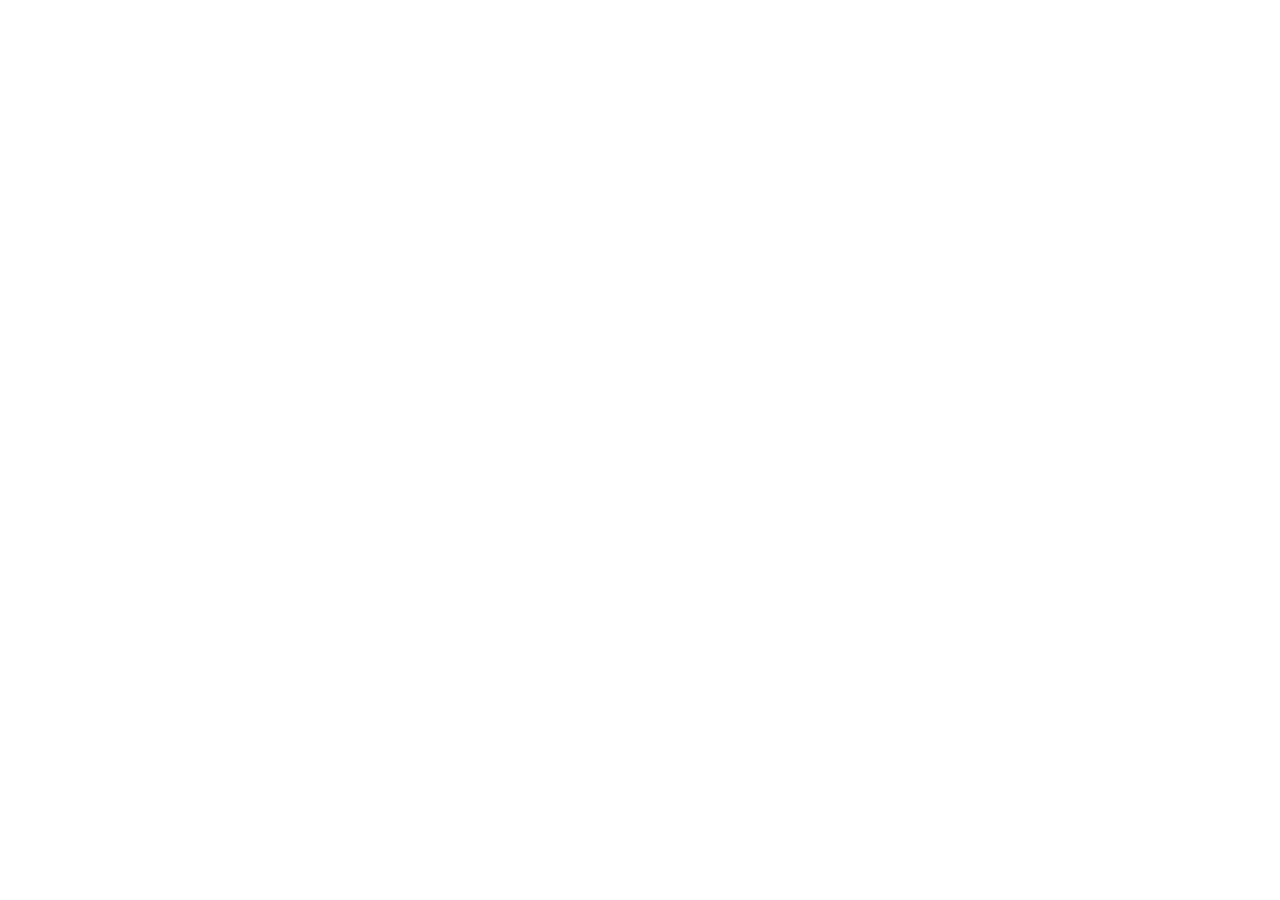
==== avaliar/index.html @ f614a7ec "Link /avaliar para o Google, selo de avaliações e espaço para avaliações novas do Google Co-Authored" ====
<!DOCTYPE html>
<html lang="pt-BR">
<head>
<meta charset="UTF-8" />
<meta name="viewport" content="width=device-width, initial-scale=1.0" />
<meta name="robots" content="noindex" />
<title>Avalie a Ragazoni Eventos no Google</title>
<meta http-equiv="refresh" content="0; url=https://g.page/r/CW1pFg7wPHMfEBM/review" />
<style>
  body { margin: 0; min-height: 100vh; display: grid; place-content: center; text-align: center; padding: 24px;
         font-family: 'DM Sans', system-ui, sans-serif; background: #faf9f7; color: #1a1916; }
  h1 { font-family: 'Cormorant Garamond', Georgia, serif; font-weight: 500; font-size: 1.9rem; margin: 0 0 .6rem; }
  p { color: #6b6760; margin: 0 0 1.6rem; }
  a { display: inline-block; padding: .9em 1.6em; border-radius: 100px; background: #1a1916; color: #fff; text-decoration: none; }
</style>
</head>
<body>
  <div>
    <h1>Obrigado por avaliar nosso trabalho!</h1>
    <p>Estamos levando você para a página de avaliação no Google…</p>
    <a href="https://g.page/r/CW1pFg7wPHMfEBM/review">Avaliar no Google</a>
  </div>
  <script>location.replace('https://g.page/r/CW1pFg7wPHMfEBM/review');</script>
</body>
</html>
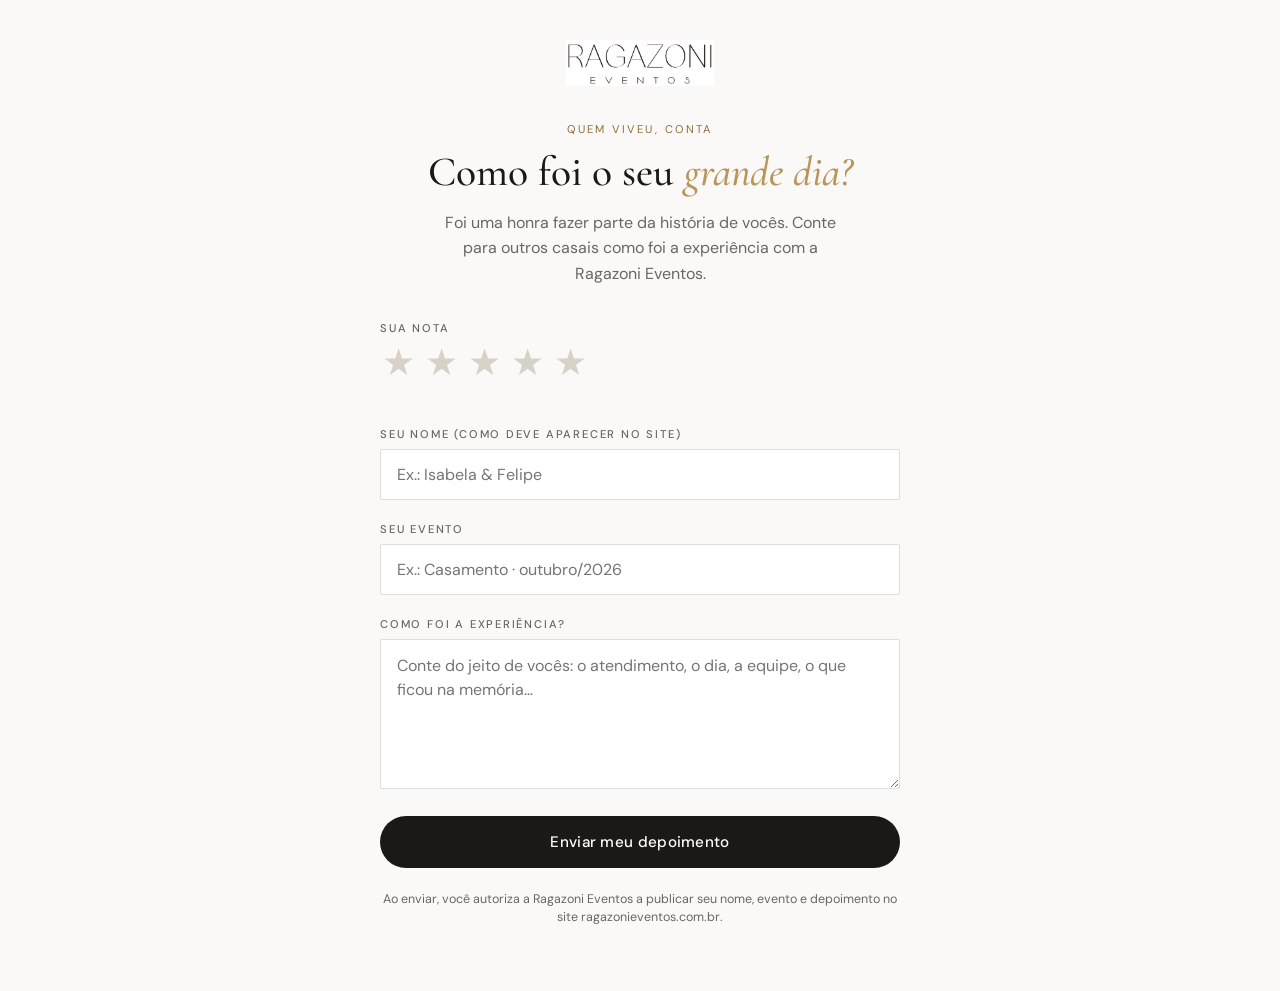
==== commit fff77b1b: "Página /avaliar própria: depoimento dos noivos vai para a planilha e aparece no site (nota 4-5); rem" ====
--- a/avaliar/index.html
+++ b/avaliar/index.html
@@ -3,23 +3,151 @@
 <head>
 <meta charset="UTF-8" />
 <meta name="viewport" content="width=device-width, initial-scale=1.0" />
+<title>Avalie a Ragazoni Eventos</title>
+<meta name="description" content="Conte como foi viver o grande dia com a Ragazoni Eventos." />
 <meta name="robots" content="noindex" />
-<title>Avalie a Ragazoni Eventos no Google</title>
-<meta http-equiv="refresh" content="0; url=https://g.page/r/CW1pFg7wPHMfEBM/review" />
+<meta property="og:title" content="Como foi o seu grande dia? 🤍" />
+<meta property="og:description" content="Deixe seu depoimento para a Ragazoni Eventos — leva 1 minutinho." />
+<meta property="og:image" content="https://ragazonieventos.com.br/fotos/equipe-01.jpg" />
+<link rel="preconnect" href="https://fonts.googleapis.com" />
+<link rel="preconnect" href="https://fonts.gstatic.com" crossorigin />
+<link href="https://fonts.googleapis.com/css2?family=Cormorant+Garamond:ital,wght@0,400;0,500;1,400&family=DM+Sans:wght@300;400;500;600&display=swap" rel="stylesheet" />
 <style>
-  body { margin: 0; min-height: 100vh; display: grid; place-content: center; text-align: center; padding: 24px;
-         font-family: 'DM Sans', system-ui, sans-serif; background: #faf9f7; color: #1a1916; }
-  h1 { font-family: 'Cormorant Garamond', Georgia, serif; font-weight: 500; font-size: 1.9rem; margin: 0 0 .6rem; }
-  p { color: #6b6760; margin: 0 0 1.6rem; }
-  a { display: inline-block; padding: .9em 1.6em; border-radius: 100px; background: #1a1916; color: #fff; text-decoration: none; }
+  :root { --bg:#faf9f7; --ink:#1a1916; --muted:#6b6760; --line:rgba(26,25,22,.14); --gold:#b8955a; --gold-deep:#8f6f3a; }
+  * { box-sizing: border-box; margin: 0; padding: 0; }
+  body { background: var(--bg); color: var(--ink); font-family: 'DM Sans', system-ui, sans-serif; font-weight: 400; min-height: 100vh; }
+  .wrap { max-width: 560px; margin: 0 auto; padding: 40px 20px 64px; }
+  .logo { display: block; height: 46px; width: auto; margin: 0 auto 36px; }
+  .eyebrow { display: block; text-align: center; font-size: .7rem; letter-spacing: .22em; text-transform: uppercase; color: var(--gold-deep); margin-bottom: 14px; }
+  h1 { font-family: 'Cormorant Garamond', Georgia, serif; font-weight: 500; font-size: clamp(2rem, 7vw, 2.6rem); line-height: 1.1; text-align: center; }
+  h1 em { color: var(--gold); }
+  .lead { text-align: center; color: var(--muted); line-height: 1.6; margin: 14px auto 34px; max-width: 420px; }
+  form { display: flex; flex-direction: column; gap: 22px; }
+  label { display: block; font-size: .7rem; letter-spacing: .16em; text-transform: uppercase; color: var(--muted); margin-bottom: 8px; font-weight: 500; }
+  input, textarea { width: 100%; font: inherit; font-size: 1rem; color: var(--ink); background: #fff; border: 1px solid var(--line); border-radius: 2px; padding: 14px 16px; outline: none; transition: border-color .2s; }
+  input:focus, textarea:focus { border-color: var(--gold); }
+  textarea { min-height: 150px; resize: vertical; line-height: 1.55; }
+  .stars { display: flex; gap: 6px; }
+  .stars button { background: none; border: 0; cursor: pointer; font-size: 2.3rem; line-height: 1; color: #d8d2c6; padding: 2px; transition: transform .15s, color .15s; }
+  .stars button.on { color: var(--gold); }
+  .stars button:active { transform: scale(.9); }
+  .hint { font-size: .8rem; color: var(--muted); margin-top: 6px; min-height: 1.2em; }
+  .err { color: #a23b2a; font-size: .85rem; display: none; }
+  .err.show { display: block; }
+  .btn { font: inherit; font-weight: 500; font-size: .95rem; letter-spacing: .02em; background: var(--ink); color: #fff; border: 0; border-radius: 100px; padding: 16px 28px; cursor: pointer; transition: opacity .2s; }
+  .btn:disabled { opacity: .5; cursor: default; }
+  .note { font-size: .78rem; color: var(--muted); text-align: center; line-height: 1.5; }
+  .thanks { display: none; text-align: center; padding-top: 10px; }
+  .thanks.show { display: block; }
+  .thanks .big { font-size: 2.6rem; margin-bottom: 10px; }
+  .thanks p { color: var(--muted); line-height: 1.6; margin: 12px auto 26px; max-width: 400px; }
+  .thanks a { color: var(--ink); }
 </style>
 </head>
 <body>
-  <div>
-    <h1>Obrigado por avaliar nosso trabalho!</h1>
-    <p>Estamos levando você para a página de avaliação no Google…</p>
-    <a href="https://g.page/r/CW1pFg7wPHMfEBM/review">Avaliar no Google</a>
-  </div>
-  <script>location.replace('https://g.page/r/CW1pFg7wPHMfEBM/review');</script>
+  <main class="wrap">
+    <a href="/"><img class="logo" src="/logo-horizontal.jpg" alt="Ragazoni Eventos" /></a>
+
+    <section id="formBox">
+      <span class="eyebrow">Quem viveu, conta</span>
+      <h1>Como foi o seu <em>grande dia?</em></h1>
+      <p class="lead" id="lead">Foi uma honra fazer parte da história de vocês. Conte para outros casais como foi a experiência com a Ragazoni Eventos.</p>
+
+      <form id="form" novalidate>
+        <div>
+          <label>Sua nota</label>
+          <div class="stars" id="stars" role="radiogroup" aria-label="Nota de 1 a 5">
+            <button type="button" data-v="1" aria-label="1 estrela">★</button>
+            <button type="button" data-v="2" aria-label="2 estrelas">★</button>
+            <button type="button" data-v="3" aria-label="3 estrelas">★</button>
+            <button type="button" data-v="4" aria-label="4 estrelas">★</button>
+            <button type="button" data-v="5" aria-label="5 estrelas">★</button>
+          </div>
+          <div class="hint" id="starHint"></div>
+        </div>
+        <div>
+          <label for="nome">Seu nome (como deve aparecer no site)</label>
+          <input id="nome" name="nome" type="text" placeholder="Ex.: Isabela & Felipe" autocomplete="name" required />
+        </div>
+        <div>
+          <label for="evento">Seu evento</label>
+          <input id="evento" name="evento" type="text" placeholder="Ex.: Casamento · outubro/2026" />
+        </div>
+        <div>
+          <label for="texto">Como foi a experiência?</label>
+          <textarea id="texto" name="texto" placeholder="Conte do jeito de vocês: o atendimento, o dia, a equipe, o que ficou na memória…" required></textarea>
+        </div>
+        <p class="err" id="err"></p>
+        <button class="btn" type="submit" id="enviar">Enviar meu depoimento</button>
+        <p class="note">Ao enviar, você autoriza a Ragazoni Eventos a publicar seu nome, evento e depoimento no site ragazonieventos.com.br.</p>
+      </form>
+    </section>
+
+    <section class="thanks" id="thanks">
+      <div class="big">🤍</div>
+      <h1>Muito <em>obrigado!</em></h1>
+      <p>Seu depoimento foi recebido e em alguns minutos aparece no nosso site, junto com outras histórias que viraram memória.</p>
+      <a href="/#depoimentos">Ver os depoimentos no site →</a>
+    </section>
+  </main>
+
+<script>
+(function () {
+  // Envia para o Google Forms "Ragazoni Eventos - Avaliação" -> planilha que o site lê.
+  var FORM = 'https://docs.google.com/forms/d/e/1FAIpQLSdpJJK5WQ9oiyHjJHYZZjYs6Ups3S8iKVOfT5JisiOvxKSLsw/formResponse';
+  var CAMPOS = { nome: 'entry.1814211994', evento: 'entry.182968683', texto: 'entry.1034584508', nota: 'entry.1146010449' };
+  var FRASES = ['', 'Poxa… conte o que podemos melhorar.', 'Obrigado pela sinceridade.', 'Obrigado! O que faltou para ser 5?', 'Que bom que gostaram!', 'Uau, obrigado! 🤍'];
+
+  // Link personalizado: /avaliar?casal=Isabela e Felipe&data=outubro/2026
+  var q = new URLSearchParams(location.search);
+  var casal = (q.get('casal') || '').trim();
+  var data = (q.get('data') || '').trim();
+  if (casal) {
+    document.getElementById('nome').value = casal;
+    document.getElementById('lead').textContent = casal + ', foi uma honra fazer parte da história de vocês. Contem para outros casais como foi a experiência com a Ragazoni Eventos.';
+  }
+  if (casal || data) {
+    document.getElementById('evento').value = 'Casamento' + (casal ? ' ' + casal : '') + (data ? ' · ' + data : '');
+  }
+
+  var nota = 0;
+  var botoes = document.querySelectorAll('#stars button');
+  function pintar(n) { botoes.forEach(function (b) { b.classList.toggle('on', +b.dataset.v <= n); }); }
+  botoes.forEach(function (b) {
+    b.addEventListener('click', function () { nota = +b.dataset.v; pintar(nota); document.getElementById('starHint').textContent = FRASES[nota]; });
+    b.addEventListener('mouseenter', function () { pintar(+b.dataset.v); });
+  });
+  document.getElementById('stars').addEventListener('mouseleave', function () { pintar(nota); });
+
+  var err = document.getElementById('err');
+  document.getElementById('form').addEventListener('submit', function (e) {
+    e.preventDefault();
+    var nome = document.getElementById('nome').value.trim();
+    var evento = document.getElementById('evento').value.trim();
+    var texto = document.getElementById('texto').value.trim();
+    var falta = !nota ? 'Toque nas estrelas para dar sua nota.' : !nome ? 'Escreva seu nome.' : texto.length < 10 ? 'Conte um pouquinho mais sobre a experiência.' : '';
+    if (falta) { err.textContent = falta; err.classList.add('show'); return; }
+    err.classList.remove('show');
+    var btn = document.getElementById('enviar');
+    btn.disabled = true; btn.textContent = 'Enviando…';
+    var body = new URLSearchParams();
+    body.append(CAMPOS.nome, nome);
+    body.append(CAMPOS.evento, evento || 'Casamento');
+    body.append(CAMPOS.texto, texto);
+    body.append(CAMPOS.nota, String(nota));
+    fetch(FORM, { method: 'POST', mode: 'no-cors', body: body })
+      .then(function () {
+        document.getElementById('formBox').style.display = 'none';
+        document.getElementById('thanks').classList.add('show');
+        window.scrollTo(0, 0);
+      })
+      .catch(function () {
+        btn.disabled = false; btn.textContent = 'Enviar meu depoimento';
+        err.textContent = 'Não conseguimos enviar agora. Verifique a internet e tente de novo.';
+        err.classList.add('show');
+      });
+  });
+})();
+</script>
 </body>
 </html>
